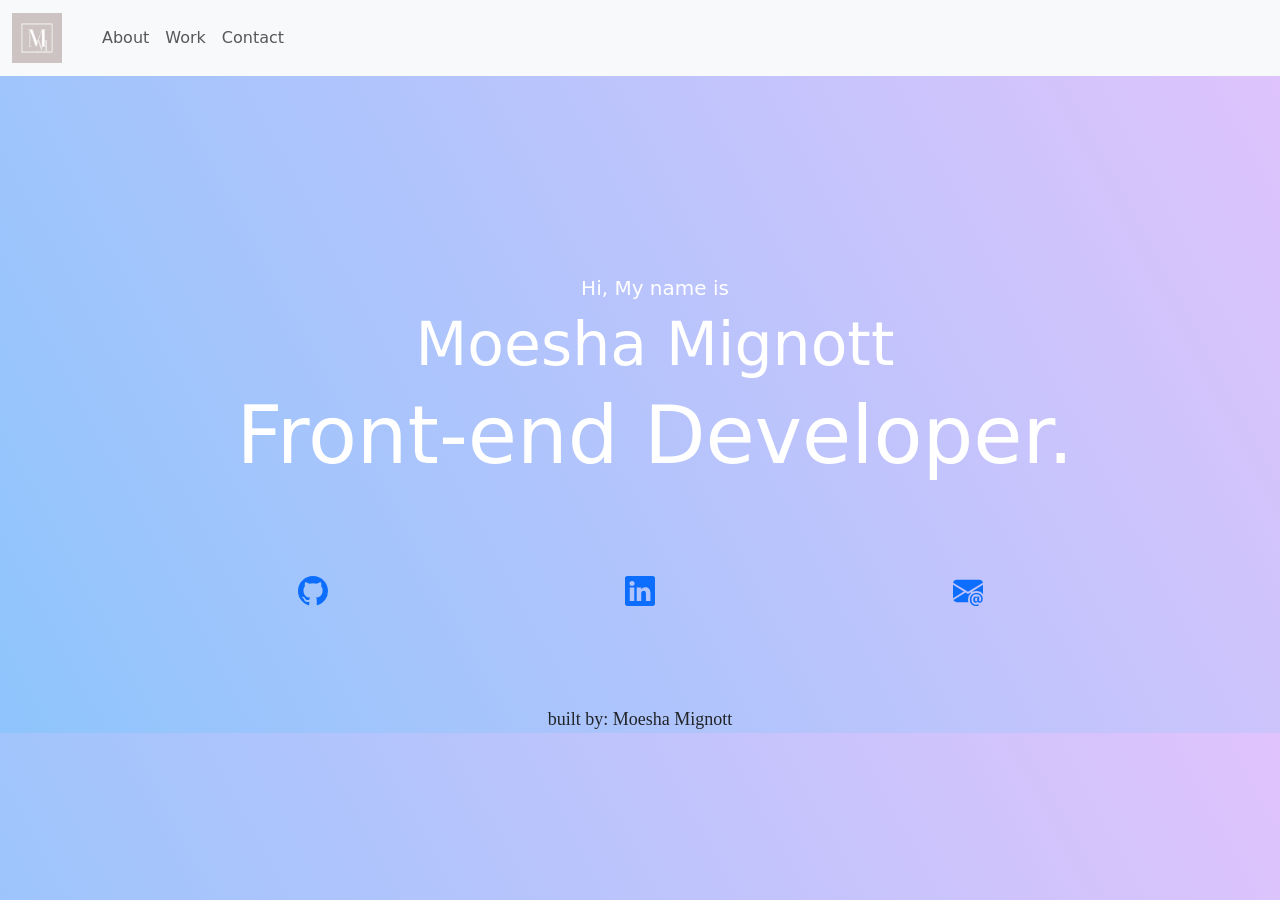
==== index.html @ 375ce75e "Add project" ====
<!DOCTYPE html>
<html lang="en">
  <head>
    <meta charset="UTF-8" />
    <meta http-equiv="X-UA-Compatible" content="IE=edge" />
    <meta
      name="viewport"
      content="width=
    , initial-scale=1.0"
    />
    <title>Moesha Mignott Portfolio</title>

    <link rel="stylesheet" href="style/style.css" />

    <link
      href="https://cdn.jsdelivr.net/npm/bootstrap@5.3.0-alpha3/dist/css/bootstrap.min.css"
      rel="stylesheet"
      integrity="sha384-KK94CHFLLe+nY2dmCWGMq91rCGa5gtU4mk92HdvYe+M/SXH301p5ILy+dN9+nJOZ"
      crossorigin="anonymous"
    />
    <script
      src="https://cdn.jsdelivr.net/npm/bootstrap@5.3.0-alpha3/dist/js/bootstrap.bundle.min.js"
      integrity="sha384-ENjdO4Dr2bkBIFxQpeoTz1HIcje39Wm4jDKdf19U8gI4ddQ3GYNS7NTKfAdVQSZe"
      crossorigin="anonymous"
    ></script>
  </head>
  <body id="home">
    <nav class="navbar navbar-expand-lg bg-body-tertiary">
      <div class="container-fluid">
        <a class="navbar-brand" href="#"
          ><img src="/image/Logo.png" alt="Logo"
        /></a>
        <button
          class="navbar-toggler"
          type="button"
          data-bs-toggle="collapse"
          data-bs-target="#navbarNavAltMarkup"
          aria-controls="navbarNavAltMarkup"
          aria-expanded="false"
          aria-label="Toggle navigation"
        >
          <span class="navbar-toggler-icon"></span>
        </button>
        <div class="collapse navbar-collapse" id="navbarNavAltMarkup">
          <div class="navbar-nav">
            <a class="nav-link active" aria-current="page" href="#"></a>
            <a class="nav-link" href="/about.html">About</a>
            <a class="nav-link" href="/projects.html">Work</a>
            <a class="nav-link" href="/contact.html">Contact</a>
          </div>
        </div>
      </div>
    </nav>
    <h5 class="intro">Hi, My name is</h5>
    <h1 class="name">Moesha Mignott</h1>
    <h2 class="career">Front-end Developer.</h2>
    <br />
    <div class="icon">
      <a
        href="https://github.com/MoeshaMignott?tab=repositories"
        target="_blank"
      >
        <svg
          xmlns="http://www.w3.org/2000/svg"
          width="30"
          height="30"
          fill="currentColor"
          class="bi bi-github"
          viewBox="0 0 16 16"
        >
          <path
            d="M8 0C3.58 0 0 3.58 0 8c0 3.54 2.29 6.53 5.47 7.59.4.07.55-.17.55-.38 0-.19-.01-.82-.01-1.49-2.01.37-2.53-.49-2.69-.94-.09-.23-.48-.94-.82-1.13-.28-.15-.68-.52-.01-.53.63-.01 1.08.58 1.23.82.72 1.21 1.87.87 2.33.66.07-.52.28-.87.51-1.07-1.78-.2-3.64-.89-3.64-3.95 0-.87.31-1.59.82-2.15-.08-.2-.36-1.02.08-2.12 0 0 .67-.21 2.2.82.64-.18 1.32-.27 2-.27.68 0 1.36.09 2 .27 1.53-1.04 2.2-.82 2.2-.82.44 1.1.16 1.92.08 2.12.51.56.82 1.27.82 2.15 0 3.07-1.87 3.75-3.65 3.95.29.25.54.73.54 1.48 0 1.07-.01 1.93-.01 2.2 0 .21.15.46.55.38A8.012 8.012 0 0 0 16 8c0-4.42-3.58-8-8-8z"
          />
        </svg>
      </a>
      <a href="www.linkedin.com/in/moesha-mignott" target="_blank">
        <svg
          xmlns="http://www.w3.org/2000/svg"
          width="30"
          height="30"
          fill="currentColor"
          class="bi bi-linkedin"
          viewBox="0 0 16 16"
        >
          <path
            d="M0 1.146C0 .513.526 0 1.175 0h13.65C15.474 0 16 .513 16 1.146v13.708c0 .633-.526 1.146-1.175 1.146H1.175C.526 16 0 15.487 0 14.854V1.146zm4.943 12.248V6.169H2.542v7.225h2.401zm-1.2-8.212c.837 0 1.358-.554 1.358-1.248-.015-.709-.52-1.248-1.342-1.248-.822 0-1.359.54-1.359 1.248 0 .694.521 1.248 1.327 1.248h.016zm4.908 8.212V9.359c0-.216.016-.432.08-.586.173-.431.568-.878 1.232-.878.869 0 1.216.662 1.216 1.634v3.865h2.401V9.25c0-2.22-1.184-3.252-2.764-3.252-1.274 0-1.845.7-2.165 1.193v.025h-.016a5.54 5.54 0 0 1 .016-.025V6.169h-2.4c.03.678 0 7.225 0 7.225h2.4z"
          />
        </svg>
      </a>
      <a href="mailto:moeshamignott026@gmail.com" target="_blank">
        <svg
          xmlns="http://www.w3.org/2000/svg"
          width="30"
          height="30"
          fill="currentColor"
          class="bi bi-envelope-at-fill"
          viewBox="0 0 16 16"
        >
          <path
            d="M2 2A2 2 0 0 0 .05 3.555L8 8.414l7.95-4.859A2 2 0 0 0 14 2H2Zm-2 9.8V4.698l5.803 3.546L0 11.801Zm6.761-2.97-6.57 4.026A2 2 0 0 0 2 14h6.256A4.493 4.493 0 0 1 8 12.5a4.49 4.49 0 0 1 1.606-3.446l-.367-.225L8 9.586l-1.239-.757ZM16 9.671V4.697l-5.803 3.546.338.208A4.482 4.482 0 0 1 12.5 8c1.414 0 2.675.652 3.5 1.671Z"
          />
          <path
            d="M15.834 12.244c0 1.168-.577 2.025-1.587 2.025-.503 0-1.002-.228-1.12-.648h-.043c-.118.416-.543.643-1.015.643-.77 0-1.259-.542-1.259-1.434v-.529c0-.844.481-1.4 1.26-1.4.585 0 .87.333.953.63h.03v-.568h.905v2.19c0 .272.18.42.411.42.315 0 .639-.415.639-1.39v-.118c0-1.277-.95-2.326-2.484-2.326h-.04c-1.582 0-2.64 1.067-2.64 2.724v.157c0 1.867 1.237 2.654 2.57 2.654h.045c.507 0 .935-.07 1.18-.18v.731c-.219.1-.643.175-1.237.175h-.044C10.438 16 9 14.82 9 12.646v-.214C9 10.36 10.421 9 12.485 9h.035c2.12 0 3.314 1.43 3.314 3.034v.21Zm-4.04.21v.227c0 .586.227.8.581.8.31 0 .564-.17.564-.743v-.367c0-.516-.275-.708-.572-.708-.346 0-.573.245-.573.791Z"
          />
        </svg>
      </a>
    </div>
    <footer>built by: Moesha Mignott</footer>
  </body>
</html>
---- style/style.css ----
:root {
  --main-color: #0b2781;
  --color: #ffff;
}
@media (max-width: 576px) {
  img {
    max-width: 100%;
    height: auto;
  }
  h1 {
    text-align: center;
    font-size: 18px;
  }
}

#home {
  display: block;
  margin: 0 auto;
  background-color: #8ec5fc;
  background-image: linear-gradient(62deg, #8ec5fc 0%, #e0c3fc 100%);
}
.navbar-brand img {
  height: 50px;
  width: auto;
}

.name,
.career,
.intro {
  text-align: center;
  margin-left: 30px;
}
.name {
  font-size: 60px;
  color: white;
}
.career {
  color: white;
  font-size: 80px;
  font-weight: 400;
}
.intro {
  color: white;
  font-size: 20px;
  margin-top: 200px;
}
.contact {
  background: rgb(247, 200, 208);
  text-align: center;
  margin-top: 40px;
}
form {
  display: block;
  margin-top: 100px;
  text-align: center;
}
.connect {
  font-size: 80px;
  font-family: Cambria, Cochin, Georgia, Times, "Times New Roman", serif;
  color: white;
}

.projects {
  text-align: center;
  color: var(--main-color);
  font-size: 80px;
}
#name {
  display: inline-block;
}
#message {
  display: inline-block;
  margin-top: 15px;
  margin-left: 12%;
}
.mTitle {
  margin-left: -10%;
}

.icon {
  margin-top: 60px;
  display: flex;
  justify-content: space-evenly;
}
footer {
  text-align: center;
  font-size: 18px;
  font-family: Cambria, Cochin, Georgia, Times, "Times New Roman", serif;
  margin-top: 100px;
}
.aboutTitle {
  text-align: center;
  margin-top: 20px;

  font-family: Cambria, Cochin, Georgia, Times, "Times New Roman", serif;
}
.aboutPage {
  background: #add1f5;
}
.workPage {
  background-color: #8ec5fc;
  display: block;
  margin: 0 auto;
  text-align: center;
  
}
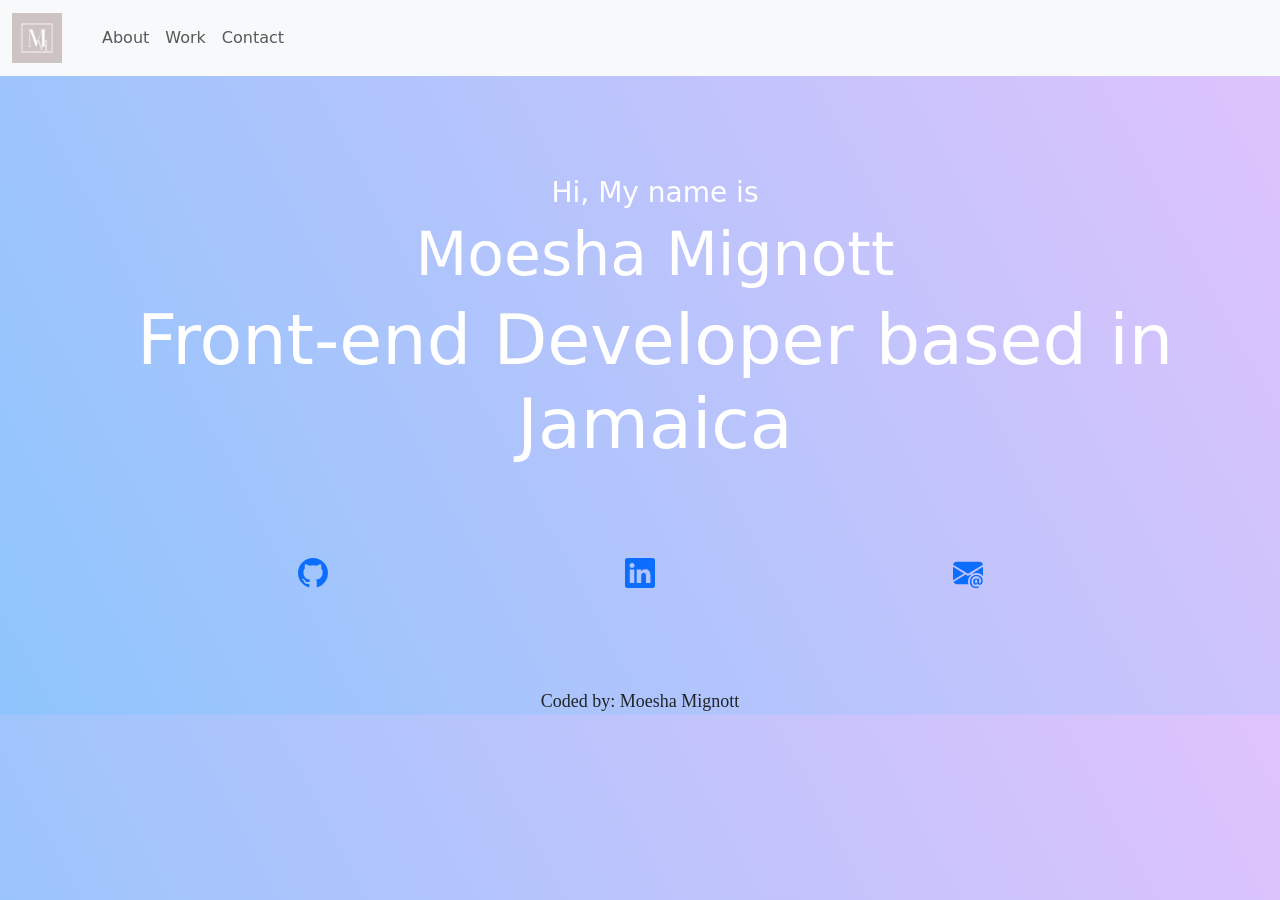
==== commit dcde6bf7: "Update project & css" ====
--- a/index.html
+++ b/index.html
@@ -51,9 +51,9 @@
         </div>
       </div>
     </nav>
-    <h5 class="intro">Hi, My name is</h5>
+    <h5 class="intro fs-3">Hi, My name is</h5>
     <h1 class="name">Moesha Mignott</h1>
-    <h2 class="career">Front-end Developer.</h2>
+    <h2 class="career">Front-end Developer based in Jamaica</h2>
     <br />
     <div class="icon">
       <a
@@ -73,7 +73,7 @@
           />
         </svg>
       </a>
-      <a href="www.linkedin.com/in/moesha-mignott" target="_blank">
+      <a href="https://www.linkedin.com/in/moesha-mignott" target="_blank">
         <svg
           xmlns="http://www.w3.org/2000/svg"
           width="30"
@@ -105,6 +105,6 @@
         </svg>
       </a>
     </div>
-    <footer>built by: Moesha Mignott</footer>
+    <footer>Coded by: Moesha Mignott</footer>
   </body>
 </html>
--- a/style/style.css
+++ b/style/style.css
@@ -36,18 +36,18 @@
 }
 .career {
   color: white;
-  font-size: 80px;
+  font-size: 70px;
   font-weight: 400;
 }
 .intro {
   color: white;
   font-size: 20px;
-  margin-top: 200px;
+  margin-top: 100px;
 }
 .contact {
   background: rgb(247, 200, 208);
   text-align: center;
-  margin-top: 40px;
+  margin-top: 0 auto;
 }
 form {
   display: block;
@@ -55,15 +55,19 @@
   text-align: center;
 }
 .connect {
-  font-size: 80px;
+  font-size: 70px;
   font-family: Cambria, Cochin, Georgia, Times, "Times New Roman", serif;
   color: white;
+  margin-bottom: 20px;
 }
 
-.projects {
+#projects {
   text-align: center;
-  color: var(--main-color);
-  font-size: 80px;
+  color: white;
+  font-size: 70px;
+  padding-bottom: 50px;
+
+  font-family: Cambria, Cochin, Georgia, Times, "Times New Roman", serif;
 }
 #name {
   display: inline-block;
@@ -74,7 +78,7 @@
   margin-left: 12%;
 }
 .mTitle {
-  margin-left: -10%;
+  margin-left: -170px;
 }
 
 .icon {
@@ -91,7 +95,8 @@
 .aboutTitle {
   text-align: center;
   margin-top: 20px;
-
+  color: white;
+  font-size: 70px;
   font-family: Cambria, Cochin, Georgia, Times, "Times New Roman", serif;
 }
 .aboutPage {
@@ -102,5 +107,29 @@
   display: block;
   margin: 0 auto;
   text-align: center;
-  
+  margin-left: 15px;
+  margin-right: 15px;
 }
+button {
+  background-color: #e0c3fc;
+  color: white;
+  font-weight: bold;
+  font-family: Cambria, Cochin, Georgia, Times, "Times New Roman", serif;
+  font-size: 14px;
+  border: 4px solid #8ec5fc;
+  box-shadow: 5px 5px 5px gainsboro;
+  padding: 10px auto;
+}
+button:hover {
+  cursor: pointer;
+  background-color: var(--main-color);
+  color: white;
+}
+.form {
+  border: 2px solid white;
+  border-radius: 10px;
+  padding: 20px 5px 20px 5px;
+  margin: 50px auto;
+  width: 50%;
+  height: 80%;
+}
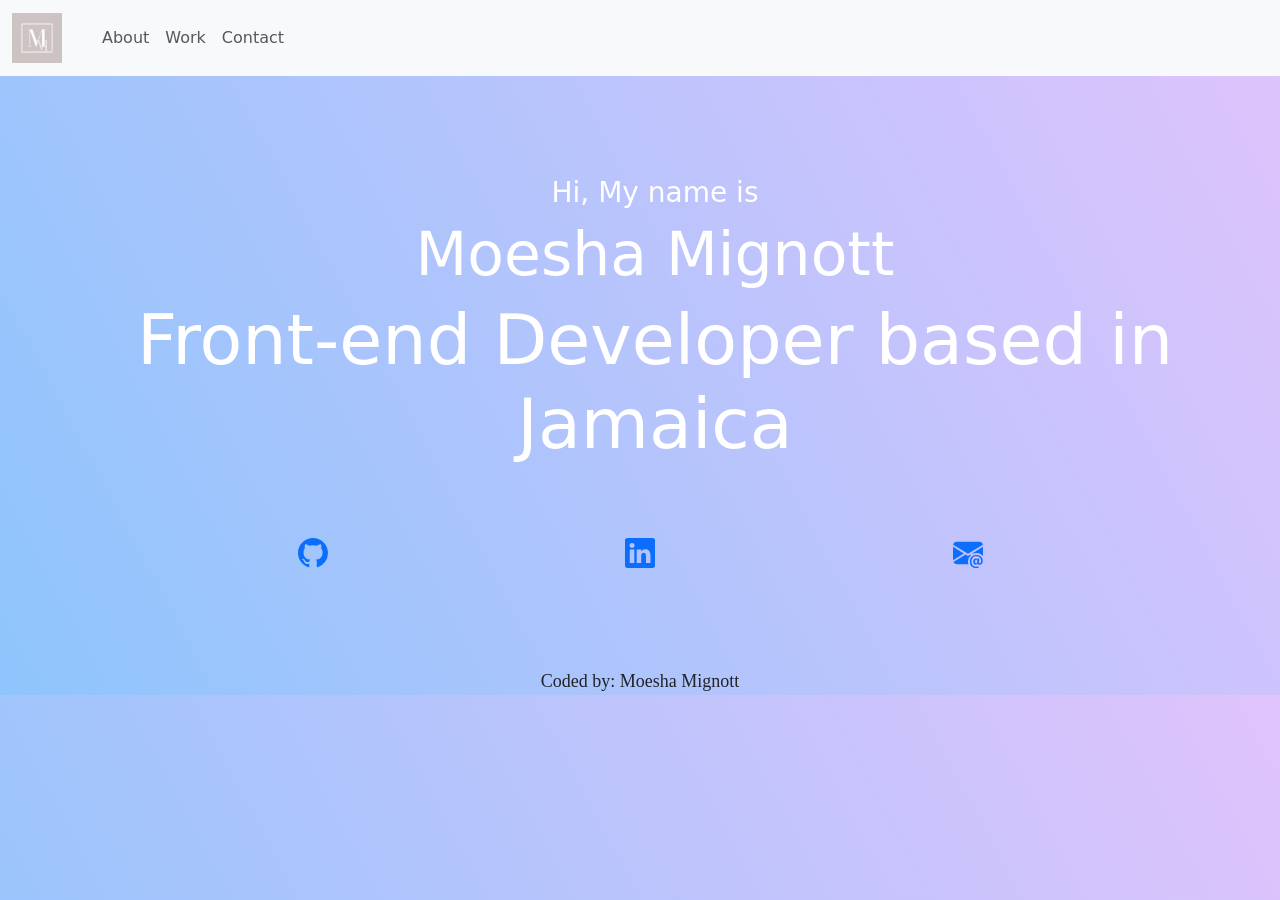
==== commit e1cdd581: "update SEO" ====
--- a/index.html
+++ b/index.html
@@ -8,7 +8,13 @@
       content="width=
     , initial-scale=1.0"
     />
-    <title>Moesha Mignott Portfolio</title>
+    <meta
+      name="description"
+      content="Front-end developer based in Jamaica. Discover my web development portfolio. As a skilled developer,
+    I showcase my expertise through beautifully crafted websites and
+    applications. Contact information is included."
+    />
+    <title>Front-end Developer - Moesha Mignott</title>
 
     <link rel="stylesheet" href="style/style.css" />
 
--- a/style/style.css
+++ b/style/style.css
@@ -2,14 +2,49 @@
   --main-color: #0b2781;
   --color: #ffff;
 }
+
 @media (max-width: 576px) {
-  img {
-    max-width: 100%;
-    height: auto;
+  .navbar-nav {
+    flex-direction: column;
+    text-align: center;
+    margin-top: 10px;
   }
-  h1 {
+
+  .nav-link {
+    margin: 5px 0;
+  }
+
+  .intro {
+    font-size: 12px;
+  }
+
+  .name {
+    font-size: 14px;
+  }
+
+  .career {
+    font-size: 16px;
+  }
+
+  .icon {
+    margin-top: 10px;
+    display: flex;
+    justify-content: center;
+    align-items: center;
+  }
+  .aboutTitle,
+  .connect,
+  #projects {
+    font-size: 16px;
     text-align: center;
-    font-size: 18px;
+  }
+  .form {
+    width: 90%;
+    margin: 0 auto;
+  }
+
+  footer {
+    text-align: center;
   }
 }
 
@@ -82,7 +117,7 @@
 }
 
 .icon {
-  margin-top: 60px;
+  margin-top: 40px;
   display: flex;
   justify-content: space-evenly;
 }
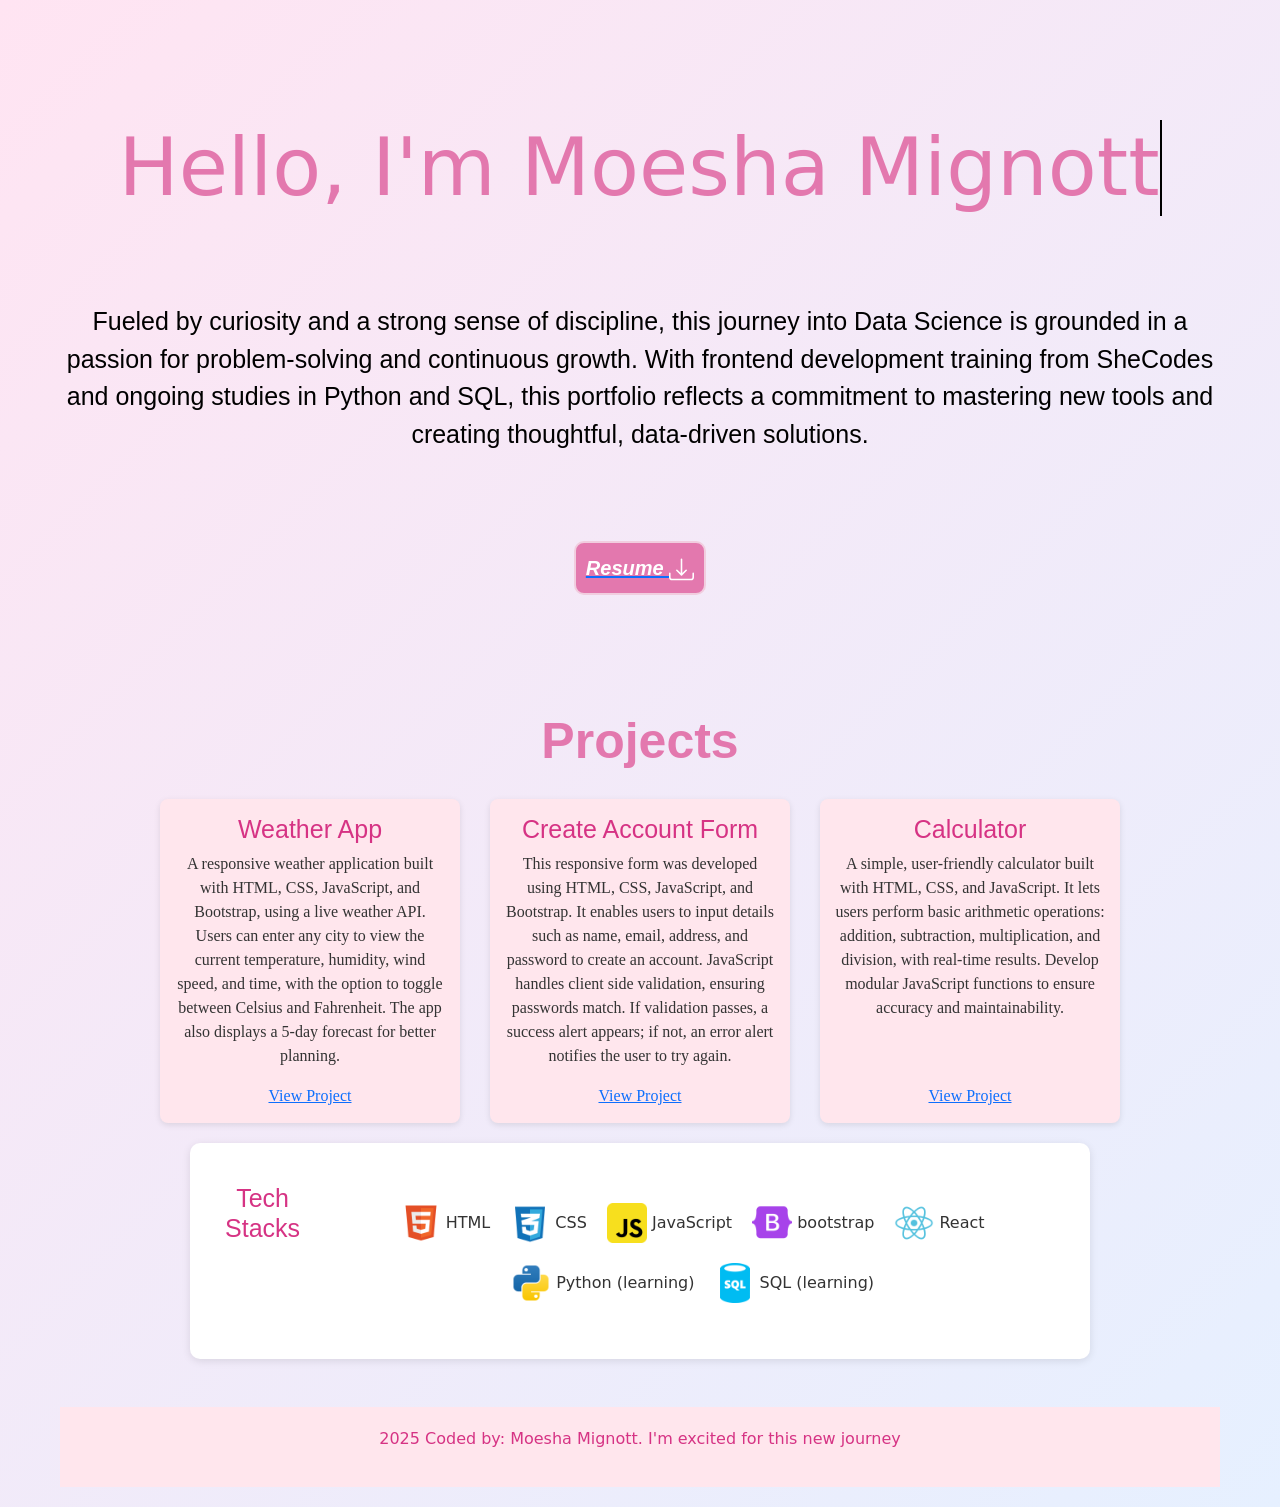
==== commit 1798f6e0: "Upload Portfolio" ====
--- a/index.html
+++ b/index.html
@@ -1,116 +1,106 @@
 <!DOCTYPE html>
-<html lang="en">
-  <head>
-    <meta charset="UTF-8" />
-    <meta http-equiv="X-UA-Compatible" content="IE=edge" />
-    <meta
-      name="viewport"
-      content="width=
-    , initial-scale=1.0"
-    />
-    <meta
-      name="description"
-      content="Front-end developer based in Jamaica. Discover my web development portfolio. As a skilled developer,
-    I showcase my expertise through beautifully crafted websites and
-    applications. Contact information is included."
-    />
-    <title>Front-end Developer - Moesha Mignott</title>
+<html>
+<head>
+    <meta charset="UTF-8">
+    <meta name="viewport" content="width=device-width, initial-scale=1.0">
+    <title>Moesha Mignott Portfolio</title>
 
-    <link rel="stylesheet" href="style/style.css" />
+<link href="https://cdn.jsdelivr.net/npm/bootstrap@5.3.6/dist/css/bootstrap.min.css" rel="stylesheet" integrity="sha384-4Q6Gf2aSP4eDXB8Miphtr37CMZZQ5oXLH2yaXMJ2w8e2ZtHTl7GptT4jmndRuHDT" crossorigin="anonymous">
 
-    <link
-      href="https://cdn.jsdelivr.net/npm/bootstrap@5.3.0-alpha3/dist/css/bootstrap.min.css"
-      rel="stylesheet"
-      integrity="sha384-KK94CHFLLe+nY2dmCWGMq91rCGa5gtU4mk92HdvYe+M/SXH301p5ILy+dN9+nJOZ"
-      crossorigin="anonymous"
-    />
-    <script
-      src="https://cdn.jsdelivr.net/npm/bootstrap@5.3.0-alpha3/dist/js/bootstrap.bundle.min.js"
-      integrity="sha384-ENjdO4Dr2bkBIFxQpeoTz1HIcje39Wm4jDKdf19U8gI4ddQ3GYNS7NTKfAdVQSZe"
-      crossorigin="anonymous"
-    ></script>
-  </head>
-  <body id="home">
-    <nav class="navbar navbar-expand-lg bg-body-tertiary">
-      <div class="container-fluid">
-        <a class="navbar-brand" href="#"
-          ><img src="/image/Logo.png" alt="Logo"
-        /></a>
-        <button
-          class="navbar-toggler"
-          type="button"
-          data-bs-toggle="collapse"
-          data-bs-target="#navbarNavAltMarkup"
-          aria-controls="navbarNavAltMarkup"
-          aria-expanded="false"
-          aria-label="Toggle navigation"
-        >
-          <span class="navbar-toggler-icon"></span>
-        </button>
-        <div class="collapse navbar-collapse" id="navbarNavAltMarkup">
-          <div class="navbar-nav">
-            <a class="nav-link active" aria-current="page" href="#"></a>
-            <a class="nav-link" href="/about.html">About</a>
-            <a class="nav-link" href="/projects.html">Work</a>
-            <a class="nav-link" href="/contact.html">Contact</a>
-          </div>
+    <link rel="stylesheet" href="styles.css">
+    <head>
+    <body>
+        <div id="app">
+       
+        <header></header>
+        <h1 class="typewriter">Hello, I'm Moesha Mignott</h1>
+        <br>
+        <br>
+        <br>
+        <br>
+        <p class="intro">
+            Fueled by curiosity and a strong sense of discipline, this journey into Data Science is grounded in a passion for problem-solving and continuous growth. With frontend development training from SheCodes and ongoing studies in Python and SQL, this portfolio reflects a commitment to mastering new tools and creating thoughtful, data-driven solutions.
+        </p>
+        <br>
+        <br>
+    
+             <a href="" download class='download-btn'> <button> Resume  <svg xmlns="http://www.w3.org/2000/svg" width="25" height="25" fill="currentColor" class="bi bi-download" viewBox="0 0 16 16">
+  <path d="M.5 9.9a.5.5 0 0 1 .5.5v2.5a1 1 0 0 0 1 1h12a1 1 0 0 0 1-1v-2.5a.5.5 0 0 1 1 0v2.5a2 2 0 0 1-2 2H2a2 2 0 0 1-2-2v-2.5a.5.5 0 0 1 .5-.5"/>
+  <path d="M7.646 11.854a.5.5 0 0 0 .708 0l3-3a.5.5 0 0 0-.708-.708L8.5 10.293V1.5a.5.5 0 0 0-1 0v8.793L5.354 8.146a.5.5 0 1 0-.708.708z"/>
+</svg></button> </a>
+<br>
+<br>
+<br>
+<br>
+<section  class="projects display">
+
+    <h2>
+        Projects
+    </h2>
+    <div class="project-list">
+       
+        <div class="project">
+            <h3>Weather App</h3>
+            <p>A responsive weather application built with HTML, CSS, JavaScript, and Bootstrap, using a live weather API. Users can enter any city to view the current temperature, humidity, wind speed, and time, with the option to toggle between Celsius and Fahrenheit. The app also displays a 5-day forecast for better planning.</p>
+            <a href=" https://moeshamignott.github.io/My-Weather-App/">View Project</a>
+
         </div>
-      </div>
-    </nav>
-    <h5 class="intro fs-3">Hi, My name is</h5>
-    <h1 class="name">Moesha Mignott</h1>
-    <h2 class="career">Front-end Developer based in Jamaica</h2>
-    <br />
-    <div class="icon">
-      <a
-        href="https://github.com/MoeshaMignott?tab=repositories"
-        target="_blank"
-      >
-        <svg
-          xmlns="http://www.w3.org/2000/svg"
-          width="30"
-          height="30"
-          fill="currentColor"
-          class="bi bi-github"
-          viewBox="0 0 16 16"
-        >
-          <path
-            d="M8 0C3.58 0 0 3.58 0 8c0 3.54 2.29 6.53 5.47 7.59.4.07.55-.17.55-.38 0-.19-.01-.82-.01-1.49-2.01.37-2.53-.49-2.69-.94-.09-.23-.48-.94-.82-1.13-.28-.15-.68-.52-.01-.53.63-.01 1.08.58 1.23.82.72 1.21 1.87.87 2.33.66.07-.52.28-.87.51-1.07-1.78-.2-3.64-.89-3.64-3.95 0-.87.31-1.59.82-2.15-.08-.2-.36-1.02.08-2.12 0 0 .67-.21 2.2.82.64-.18 1.32-.27 2-.27.68 0 1.36.09 2 .27 1.53-1.04 2.2-.82 2.2-.82.44 1.1.16 1.92.08 2.12.51.56.82 1.27.82 2.15 0 3.07-1.87 3.75-3.65 3.95.29.25.54.73.54 1.48 0 1.07-.01 1.93-.01 2.2 0 .21.15.46.55.38A8.012 8.012 0 0 0 16 8c0-4.42-3.58-8-8-8z"
-          />
-        </svg>
-      </a>
-      <a href="https://www.linkedin.com/in/moesha-mignott" target="_blank">
-        <svg
-          xmlns="http://www.w3.org/2000/svg"
-          width="30"
-          height="30"
-          fill="currentColor"
-          class="bi bi-linkedin"
-          viewBox="0 0 16 16"
-        >
-          <path
-            d="M0 1.146C0 .513.526 0 1.175 0h13.65C15.474 0 16 .513 16 1.146v13.708c0 .633-.526 1.146-1.175 1.146H1.175C.526 16 0 15.487 0 14.854V1.146zm4.943 12.248V6.169H2.542v7.225h2.401zm-1.2-8.212c.837 0 1.358-.554 1.358-1.248-.015-.709-.52-1.248-1.342-1.248-.822 0-1.359.54-1.359 1.248 0 .694.521 1.248 1.327 1.248h.016zm4.908 8.212V9.359c0-.216.016-.432.08-.586.173-.431.568-.878 1.232-.878.869 0 1.216.662 1.216 1.634v3.865h2.401V9.25c0-2.22-1.184-3.252-2.764-3.252-1.274 0-1.845.7-2.165 1.193v.025h-.016a5.54 5.54 0 0 1 .016-.025V6.169h-2.4c.03.678 0 7.225 0 7.225h2.4z"
-          />
-        </svg>
-      </a>
-      <a href="mailto:moeshamignott026@gmail.com" target="_blank">
-        <svg
-          xmlns="http://www.w3.org/2000/svg"
-          width="30"
-          height="30"
-          fill="currentColor"
-          class="bi bi-envelope-at-fill"
-          viewBox="0 0 16 16"
-        >
-          <path
-            d="M2 2A2 2 0 0 0 .05 3.555L8 8.414l7.95-4.859A2 2 0 0 0 14 2H2Zm-2 9.8V4.698l5.803 3.546L0 11.801Zm6.761-2.97-6.57 4.026A2 2 0 0 0 2 14h6.256A4.493 4.493 0 0 1 8 12.5a4.49 4.49 0 0 1 1.606-3.446l-.367-.225L8 9.586l-1.239-.757ZM16 9.671V4.697l-5.803 3.546.338.208A4.482 4.482 0 0 1 12.5 8c1.414 0 2.675.652 3.5 1.671Z"
-          />
-          <path
-            d="M15.834 12.244c0 1.168-.577 2.025-1.587 2.025-.503 0-1.002-.228-1.12-.648h-.043c-.118.416-.543.643-1.015.643-.77 0-1.259-.542-1.259-1.434v-.529c0-.844.481-1.4 1.26-1.4.585 0 .87.333.953.63h.03v-.568h.905v2.19c0 .272.18.42.411.42.315 0 .639-.415.639-1.39v-.118c0-1.277-.95-2.326-2.484-2.326h-.04c-1.582 0-2.64 1.067-2.64 2.724v.157c0 1.867 1.237 2.654 2.57 2.654h.045c.507 0 .935-.07 1.18-.18v.731c-.219.1-.643.175-1.237.175h-.044C10.438 16 9 14.82 9 12.646v-.214C9 10.36 10.421 9 12.485 9h.035c2.12 0 3.314 1.43 3.314 3.034v.21Zm-4.04.21v.227c0 .586.227.8.581.8.31 0 .564-.17.564-.743v-.367c0-.516-.275-.708-.572-.708-.346 0-.573.245-.573.791Z"
-          />
-        </svg>
-      </a>
+        <div class="project">
+            <h4>Create Account Form</h4>
+            <p>This responsive form was developed using HTML, CSS, JavaScript, and Bootstrap. It enables users to input details such as name, email, address, and password to create an account. JavaScript handles client side validation, ensuring passwords match. If validation passes, a success alert appears; if not, an error alert notifies the user to try again.
+</p>
+            <a href="https://moeshamignott.github.io/Account-Form/">View Project</a>
+        </div>
+    <div class="project">
+        <h5>Calculator</h5>
+        <p>A simple, user-friendly calculator built with HTML, CSS, and JavaScript. It lets users perform basic arithmetic operations: addition, subtraction, multiplication, and division, with real-time results. Develop modular JavaScript functions to ensure accuracy and maintainability.</p> 
+        <br>
+        <br>
+        <a href=" https://moeshamignott.github.io/Calculator/">View Project</a> 
+        
     </div>
-    <footer>Coded by: Moesha Mignott</footer>
-  </body>
-</html>
+   
+    </div>
+
+</section>
+<section class="stacks">
+<h6>Tech Stacks</h6>
+<ul class="stack-list">
+    <li>
+        <img src="images/html.png" alt="html logo" class="logo">
+        HTML
+    </li>
+    <li>
+        <img src="images/css.png" alt="css logo" class="logo">
+        CSS</li>
+    <li>
+        <img src="images/javascript.png" alt="javascript logo" class="logo">
+        JavaScript
+    
+    </li>
+    <li>
+        <img src="images/bootstrap.png" alt="bootstrap logo" class="logo">
+        bootstrap
+    </li>
+    <li>
+        <img src="images/react.png" alt="react logo" class="logo">
+        React</li>
+    <li>
+        <img src="images/python.png" alt="python logo" class="logo">
+        Python (learning)</li>
+    <li>
+        <img src="images/sql.png" alt="sql logo" class="logo">
+        SQL (learning)</li>
+
+</ul>
+</section>
+<br>
+<br>
+<footer>
+    <p>2025 Coded by: Moesha Mignott. I'm excited for this new journey</p>
+
+    </footer>
+    </div>
+        <script src="index.js"></script>
+    </body>
+</html>
--- a/styles.css
+++ b/styles.css
@@ -0,0 +1,155 @@
+
+*{
+    box-sizing: border-box;
+    margin: 0;
+    padding: 0;
+}
+
+body {
+    margin:0;
+    padding:0;
+    background: linear-gradient(135deg, #ffe4f2, #e6f0ff);
+    color: #333;
+    max-width: 100vw;
+    text-align: center;
+    overflow-x: hidden;
+}
+
+header{
+    text-align: center;
+    margin-top: 100px;
+}
+
+
+
+.intro{
+    font-size: 25px;
+    color: black;
+    text-align: center;
+    font-family: 'Segoe UI', Tahoma, Verdana, sans-serif;
+    margin-bottom: 20px;
+}
+#app{
+    max-width: 1200px;
+    margin: 0 auto;
+    padding: 20px;
+    overflow-x: hidden;
+}
+
+.typewriter{
+    color: #e378ae;
+    display: inline-block;
+    font-size: 80px;
+    border-right: 2px solid #000;
+    white-space: nowrap;
+    overflow: hidden;
+    animation: typing 3s steps(23, end), forwards, blink 0.7s step-end 6;
+}
+
+@keyframes typing {
+    from { width: 0; }
+    to { width: 23ch; }
+}
+
+@keyframes blink {
+   0%, 100%{ border-color: black; }
+    50% { border-color: transparent; }
+}
+
+
+.typewriter.done{
+    border-right: none;
+}
+
+
+
+
+button{
+    background-color: #e378ae;
+padding: 10px 10px;
+border: 2px solid #f1cddf;
+border-radius: 10px;
+text-align: center;
+font-size: 20px;
+font-family: 'Segoe UI', Tahoma, Verdana, sans-serif;
+font-weight: bold;
+font-style: italic;
+cursor: pointer;
+color: white;
+display: block;
+margin: 20px auto;
+}
+
+.project-list{
+    display: flex;
+    gap: 30px;
+    justify-content: center;
+    flex-wrap: wrap;
+    padding: 20px 0;
+    }
+
+.project{
+    
+background: #ffe6ed;
+padding: 15px;
+flex: 1 1 250px;
+max-width: 300px;
+border-radius: 8px;
+text-align: center;
+box-shadow: 0 2px 6px rgba(0, 0, 0, 0.1);
+font-family: 'Times New Roman', Times, serif;
+}
+
+.project-section{
+    display: flex;
+    flex-direction: column;
+    align-items: center;
+    justify-content: center;
+    padding: 40px 20px;
+}
+h2{
+    font-size: 50px;
+    font-family: Verdana, Geneva, Tahoma, sans-serif;
+    font-weight: bold;
+    color: #e378ae;
+}
+h3,h4,h5,h6{
+    color: #d63384;
+    text-align: center;
+    font-family: 'Segoe UI', Tahoma, Geneva, Verdana, sans-serif;
+    font-size: 25px;
+}
+
+.stacks{
+    text-align: center;
+    padding: 40px 20px;
+     margin: 0 auto;
+    max-width: 900px;
+    background: white;
+    border-radius: 10px;
+    box-shadow: 0 2px 8px rgba(0, 0, 0, 0.1);
+    display: flex;
+}
+.stack-list {
+    display: flex;
+    flex-wrap: wrap;
+    justify-content: center;
+    gap: 20px;
+    margin-top: 20px;
+    list-style: none;
+    padding: 0;
+}
+
+.logo{
+    width: 40px;
+    height: 40px;
+}
+footer {
+    text-align: center;
+    padding: 20px;
+    background-color: #ffe6ed;
+    color: #d63384;
+    position: relative;
+    bottom: 0;
+    width: 100%;
+}
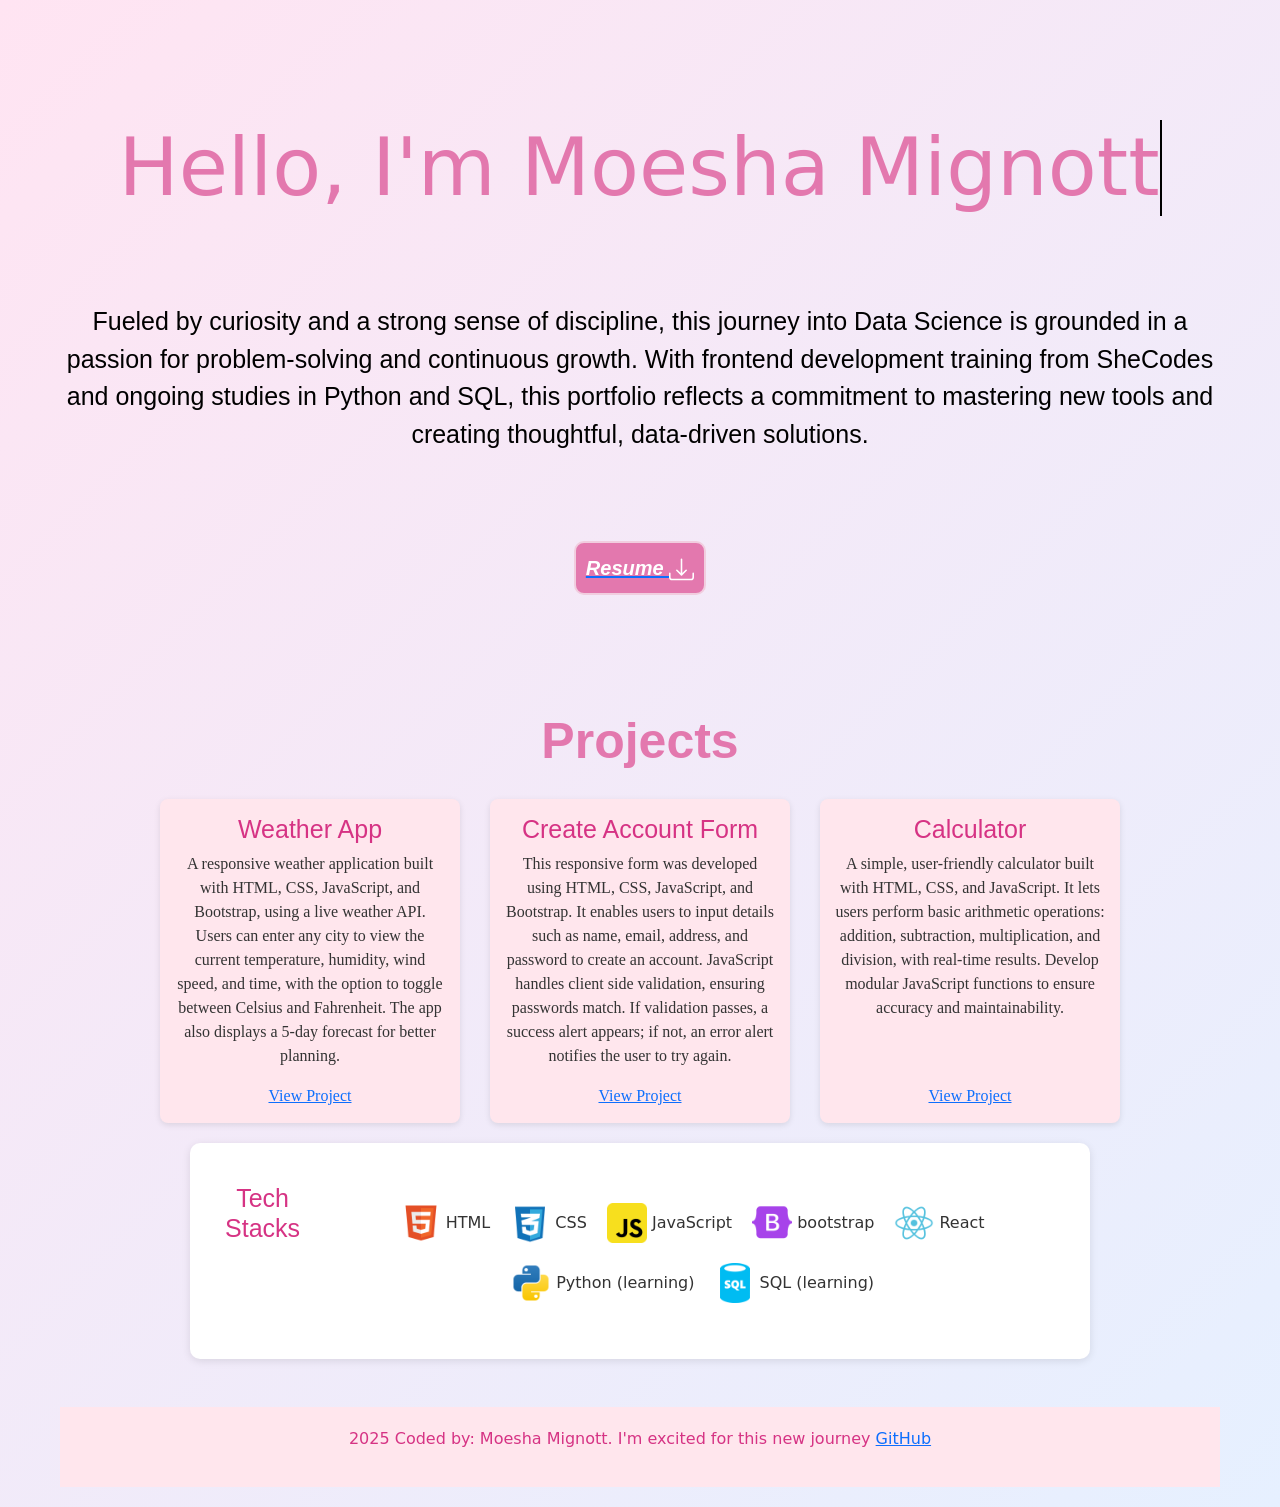
==== commit 70c6c204: "Final Update" ====
--- a/index.html
+++ b/index.html
@@ -24,7 +24,7 @@
         <br>
         <br>
     
-             <a href="" download class='download-btn'> <button> Resume  <svg xmlns="http://www.w3.org/2000/svg" width="25" height="25" fill="currentColor" class="bi bi-download" viewBox="0 0 16 16">
+             <a href="images/resume.pdf" download class='download-btn'> <button> Resume  <svg xmlns="http://www.w3.org/2000/svg" width="25" height="25" fill="currentColor" class="bi bi-download" viewBox="0 0 16 16">
   <path d="M.5 9.9a.5.5 0 0 1 .5.5v2.5a1 1 0 0 0 1 1h12a1 1 0 0 0 1-1v-2.5a.5.5 0 0 1 1 0v2.5a2 2 0 0 1-2 2H2a2 2 0 0 1-2-2v-2.5a.5.5 0 0 1 .5-.5"/>
   <path d="M7.646 11.854a.5.5 0 0 0 .708 0l3-3a.5.5 0 0 0-.708-.708L8.5 10.293V1.5a.5.5 0 0 0-1 0v8.793L5.354 8.146a.5.5 0 1 0-.708.708z"/>
 </svg></button> </a>
@@ -97,7 +97,7 @@
 <br>
 <br>
 <footer>
-    <p>2025 Coded by: Moesha Mignott. I'm excited for this new journey</p>
+    <p>2025 Coded by: Moesha Mignott. I'm excited for this new journey <a href="https://github.com/MoeshaMignott">GitHub</a></p>
 
     </footer>
     </div>
